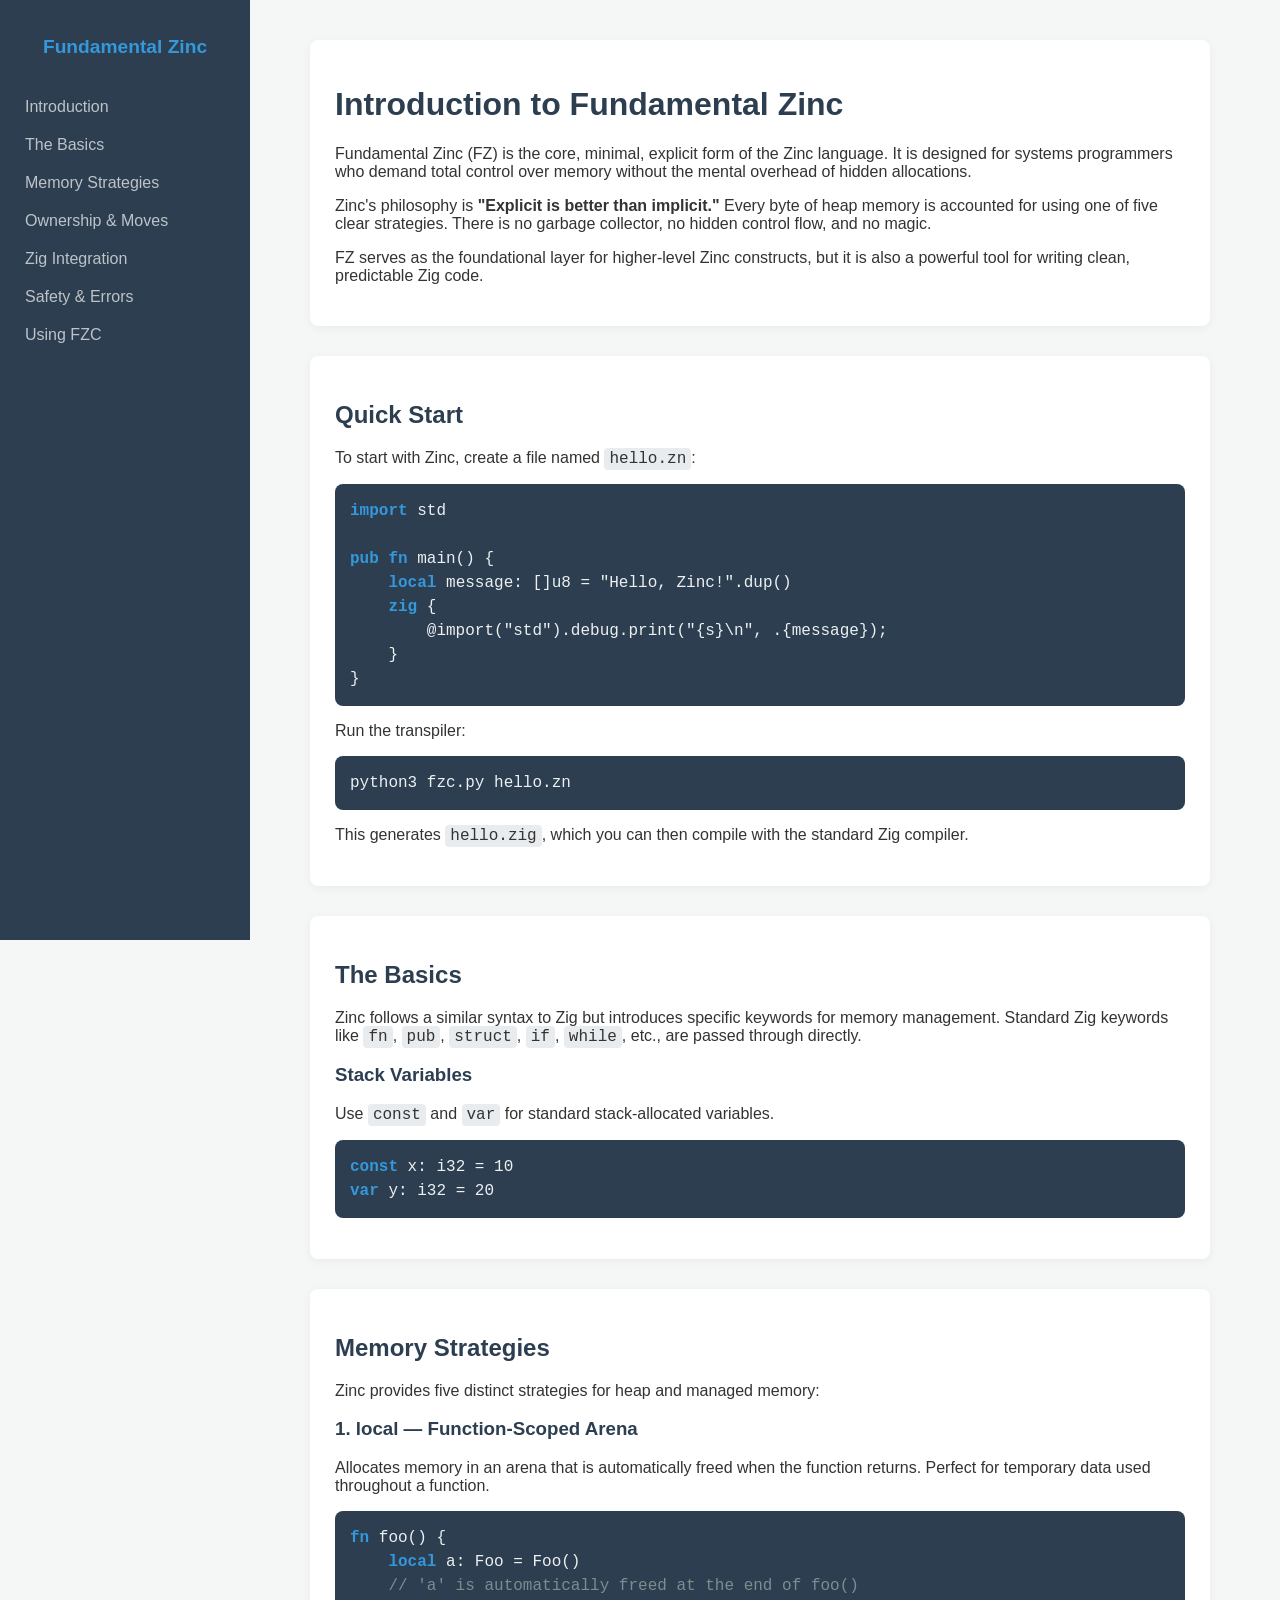
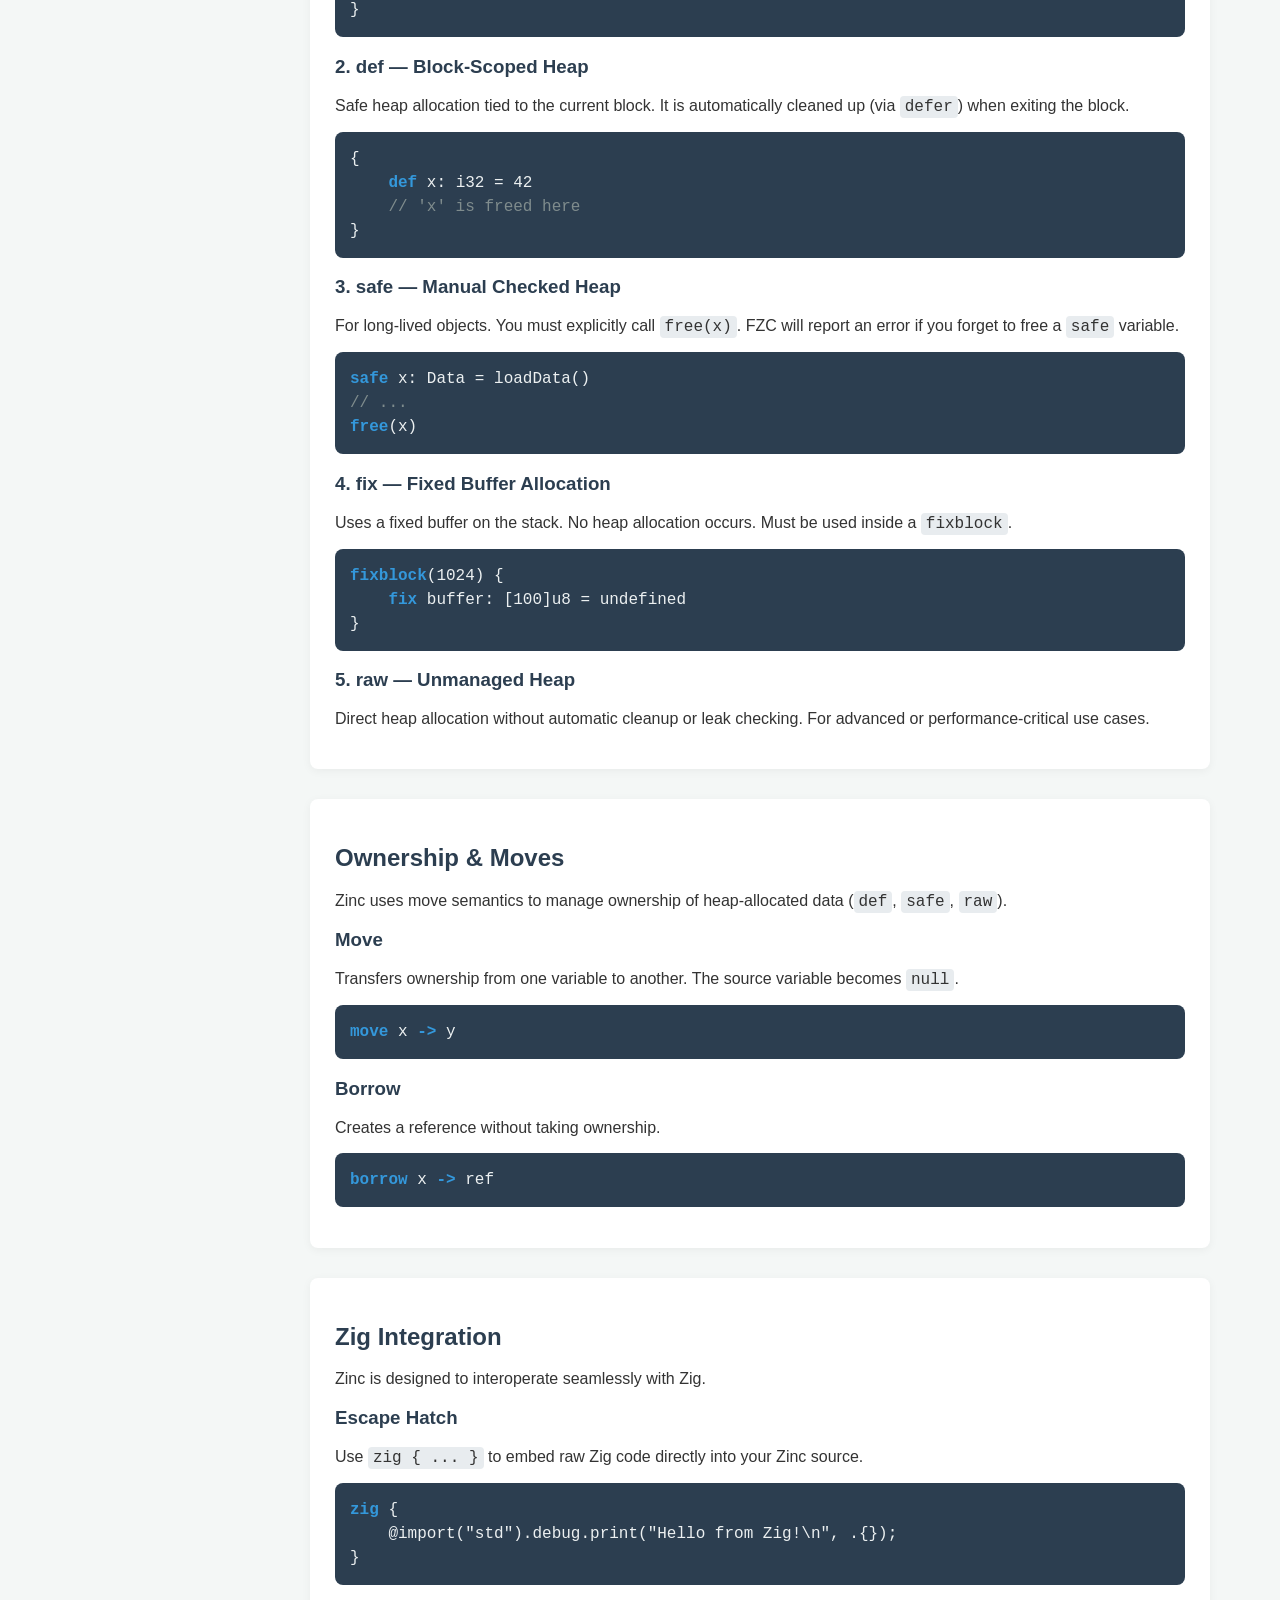
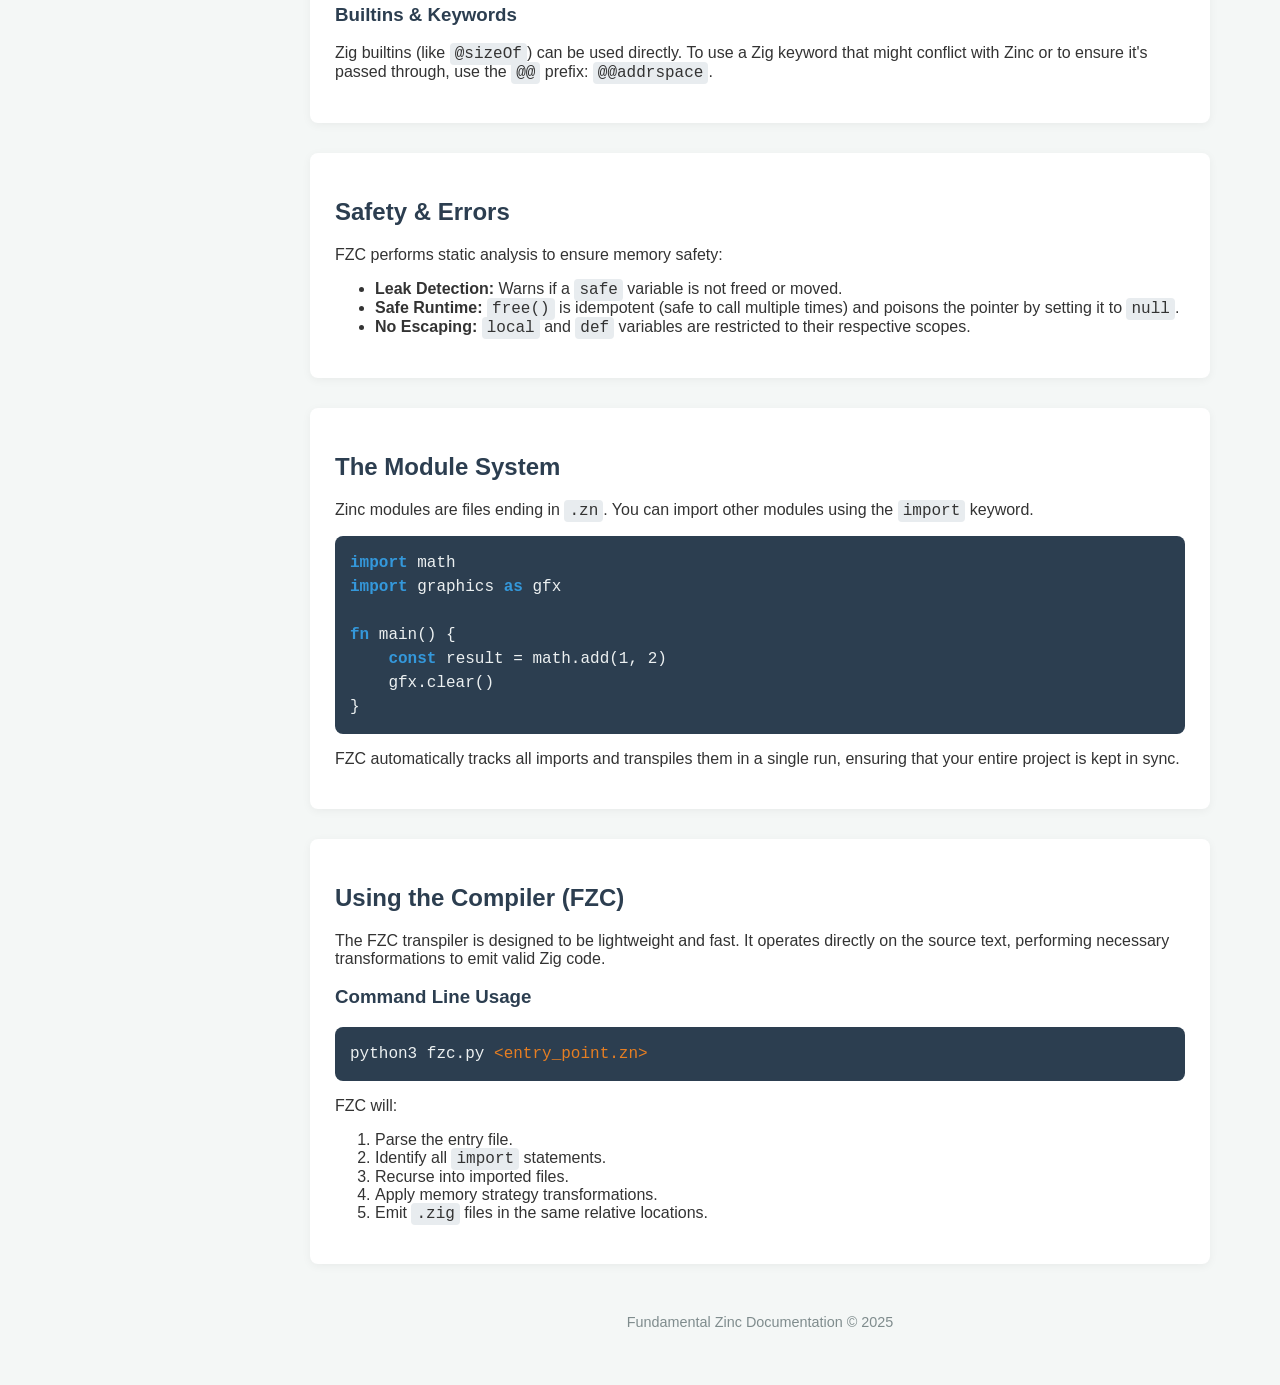
==== docs/index.html @ 78b617c2 "Implement Fundamental Zinc Compiler (FZC) and standard runtime. - Created Python-based transpiler (f" ====
<!DOCTYPE html>
<html lang="en">
<head>
    <meta charset="UTF-8">
    <meta name="viewport" content="width=device-width, initial-scale=1.0">
    <title>Fundamental Zinc - Documentation</title>
    <style>
        :root {
            --primary-color: #3498db;
            --secondary-color: #2c3e50;
            --bg-color: #f4f7f6;
            --text-color: #333;
            --code-bg: #e8ecef;
            --sidebar-width: 250px;
        }
        body {
            font-family: 'Segoe UI', Tahoma, Geneva, Verdana, sans-serif;
            margin: 0;
            display: flex;
            background-color: var(--bg-color);
            color: var(--text-color);
        }
        nav {
            width: var(--sidebar-width);
            background-color: var(--secondary-color);
            color: white;
            height: 100vh;
            position: fixed;
            overflow-y: auto;
            padding: 20px 0;
        }
        nav h2 {
            text-align: center;
            margin-bottom: 30px;
            font-size: 1.2rem;
            color: var(--primary-color);
        }
        nav ul {
            list-style: none;
            padding: 0;
        }
        nav ul li {
            padding: 10px 25px;
        }
        nav ul li a {
            color: #bdc3c7;
            text-decoration: none;
            transition: 0.3s;
            display: block;
        }
        nav ul li a:hover {
            color: white;
            padding-left: 5px;
        }
        main {
            margin-left: var(--sidebar-width);
            padding: 40px 60px;
            max-width: 900px;
        }
        h1, h2, h3 {
            color: var(--secondary-color);
        }
        .card {
            background: white;
            padding: 25px;
            margin-bottom: 30px;
            border-radius: 8px;
            box-shadow: 0 2px 10px rgba(0,0,0,0.05);
        }
        code {
            background-color: var(--code-bg);
            padding: 2px 5px;
            border-radius: 4px;
            font-family: 'Consolas', monospace;
        }
        pre {
            background-color: var(--secondary-color);
            color: #ecf0f1;
            padding: 15px;
            border-radius: 8px;
            overflow-x: auto;
            font-family: 'Consolas', monospace;
            line-height: 1.5;
        }
        .keyword { color: #3498db; font-weight: bold; }
        .comment { color: #7f8c8d; }
        .string { color: #e67e22; }
        footer {
            margin-top: 50px;
            text-align: center;
            color: #7f8c8d;
            font-size: 0.9rem;
        }
    </style>
</head>
<body>
    <nav>
        <h2>Fundamental Zinc</h2>
        <ul>
            <li><a href="#intro">Introduction</a></li>
            <li><a href="#basics">The Basics</a></li>
            <li><a href="#memory">Memory Strategies</a></li>
            <li><a href="#ownership">Ownership & Moves</a></li>
            <li><a href="#zig">Zig Integration</a></li>
            <li><a href="#safety">Safety & Errors</a></li>
            <li><a href="#fzc">Using FZC</a></li>
        </ul>
    </nav>
    <main>
        <div id="intro" class="card">
            <h1>Introduction to Fundamental Zinc</h1>
            <p>Fundamental Zinc (FZ) is the core, minimal, explicit form of the Zinc language. It is designed for systems programmers who demand total control over memory without the mental overhead of hidden allocations.</p>
            <p>Zinc's philosophy is <strong>"Explicit is better than implicit."</strong> Every byte of heap memory is accounted for using one of five clear strategies. There is no garbage collector, no hidden control flow, and no magic.</p>
            <p>FZ serves as the foundational layer for higher-level Zinc constructs, but it is also a powerful tool for writing clean, predictable Zig code.</p>
        </div>

        <div id="quickstart" class="card">
            <h2>Quick Start</h2>
            <p>To start with Zinc, create a file named <code>hello.zn</code>:</p>
            <pre><span class="keyword">import</span> std

<span class="keyword">pub fn</span> main() {
    <span class="keyword">local</span> message: []u8 = "Hello, Zinc!".dup()
    <span class="keyword">zig</span> {
        @import("std").debug.print("{s}\n", .{message});
    }
}</pre>
            <p>Run the transpiler:</p>
            <pre>python3 fzc.py hello.zn</pre>
            <p>This generates <code>hello.zig</code>, which you can then compile with the standard Zig compiler.</p>
        </div>

        <div id="basics" class="card">
            <h2>The Basics</h2>
            <p>Zinc follows a similar syntax to Zig but introduces specific keywords for memory management. Standard Zig keywords like <code>fn</code>, <code>pub</code>, <code>struct</code>, <code>if</code>, <code>while</code>, etc., are passed through directly.</p>
            <h3>Stack Variables</h3>
            <p>Use <code>const</code> and <code>var</code> for standard stack-allocated variables.</p>
            <pre><span class="keyword">const</span> x: i32 = 10
<span class="keyword">var</span> y: i32 = 20</pre>
        </div>

        <div id="memory" class="card">
            <h2>Memory Strategies</h2>
            <p>Zinc provides five distinct strategies for heap and managed memory:</p>

            <h3>1. local — Function-Scoped Arena</h3>
            <p>Allocates memory in an arena that is automatically freed when the function returns. Perfect for temporary data used throughout a function.</p>
            <pre><span class="keyword">fn</span> foo() {
    <span class="keyword">local</span> a: Foo = Foo()
    <span class="comment">// 'a' is automatically freed at the end of foo()</span>
}</pre>

            <h3>2. def — Block-Scoped Heap</h3>
            <p>Safe heap allocation tied to the current block. It is automatically cleaned up (via <code>defer</code>) when exiting the block.</p>
            <pre>{
    <span class="keyword">def</span> x: i32 = 42
    <span class="comment">// 'x' is freed here</span>
}</pre>

            <h3>3. safe — Manual Checked Heap</h3>
            <p>For long-lived objects. You must explicitly call <code>free(x)</code>. FZC will report an error if you forget to free a <code>safe</code> variable.</p>
            <pre><span class="keyword">safe</span> x: Data = loadData()
<span class="comment">// ...</span>
<span class="keyword">free</span>(x)</pre>

            <h3>4. fix — Fixed Buffer Allocation</h3>
            <p>Uses a fixed buffer on the stack. No heap allocation occurs. Must be used inside a <code>fixblock</code>.</p>
            <pre><span class="keyword">fixblock</span>(1024) {
    <span class="keyword">fix</span> buffer: [100]u8 = undefined
}</pre>

            <h3>5. raw — Unmanaged Heap</h3>
            <p>Direct heap allocation without automatic cleanup or leak checking. For advanced or performance-critical use cases.</p>
        </div>

        <div id="ownership" class="card">
            <h2>Ownership & Moves</h2>
            <p>Zinc uses move semantics to manage ownership of heap-allocated data (<code>def</code>, <code>safe</code>, <code>raw</code>).</p>
            <h3>Move</h3>
            <p>Transfers ownership from one variable to another. The source variable becomes <code>null</code>.</p>
            <pre><span class="keyword">move</span> x <span class="keyword">-></span> y</pre>
            <h3>Borrow</h3>
            <p>Creates a reference without taking ownership.</p>
            <pre><span class="keyword">borrow</span> x <span class="keyword">-></span> ref</pre>
        </div>

        <div id="zig" class="card">
            <h2>Zig Integration</h2>
            <p>Zinc is designed to interoperate seamlessly with Zig.</p>
            <h3>Escape Hatch</h3>
            <p>Use <code>zig { ... }</code> to embed raw Zig code directly into your Zinc source.</p>
            <pre><span class="keyword">zig</span> {
    @import("std").debug.print("Hello from Zig!\n", .{});
}</pre>
            <h3>Builtins & Keywords</h3>
            <p>Zig builtins (like <code>@sizeOf</code>) can be used directly. To use a Zig keyword that might conflict with Zinc or to ensure it's passed through, use the <code>@@</code> prefix: <code>@@addrspace</code>.</p>
        </div>

        <div id="safety" class="card">
            <h2>Safety & Errors</h2>
            <p>FZC performs static analysis to ensure memory safety:</p>
            <ul>
                <li><strong>Leak Detection:</strong> Warns if a <code>safe</code> variable is not freed or moved.</li>
                <li><strong>Safe Runtime:</strong> <code>free()</code> is idempotent (safe to call multiple times) and poisons the pointer by setting it to <code>null</code>.</li>
                <li><strong>No Escaping:</strong> <code>local</code> and <code>def</code> variables are restricted to their respective scopes.</li>
            </ul>
        </div>

        <div id="modules" class="card">
            <h2>The Module System</h2>
            <p>Zinc modules are files ending in <code>.zn</code>. You can import other modules using the <code>import</code> keyword.</p>
            <pre><span class="keyword">import</span> math
<span class="keyword">import</span> graphics <span class="keyword">as</span> gfx

<span class="keyword">fn</span> main() {
    <span class="keyword">const</span> result = math.add(1, 2)
    gfx.clear()
}</pre>
            <p>FZC automatically tracks all imports and transpiles them in a single run, ensuring that your entire project is kept in sync.</p>
        </div>

        <div id="fzc" class="card">
            <h2>Using the Compiler (FZC)</h2>
            <p>The FZC transpiler is designed to be lightweight and fast. It operates directly on the source text, performing necessary transformations to emit valid Zig code.</p>
            <h3>Command Line Usage</h3>
            <pre>python3 fzc.py <span class="string">&lt;entry_point.zn&gt;</span></pre>
            <p>FZC will:</p>
            <ol>
                <li>Parse the entry file.</li>
                <li>Identify all <code>import</code> statements.</li>
                <li>Recurse into imported files.</li>
                <li>Apply memory strategy transformations.</li>
                <li>Emit <code>.zig</code> files in the same relative locations.</li>
            </ol>
        </div>

        <footer>
            <p>Fundamental Zinc Documentation &copy; 2025</p>
        </footer>
    </main>
</body>
</html>
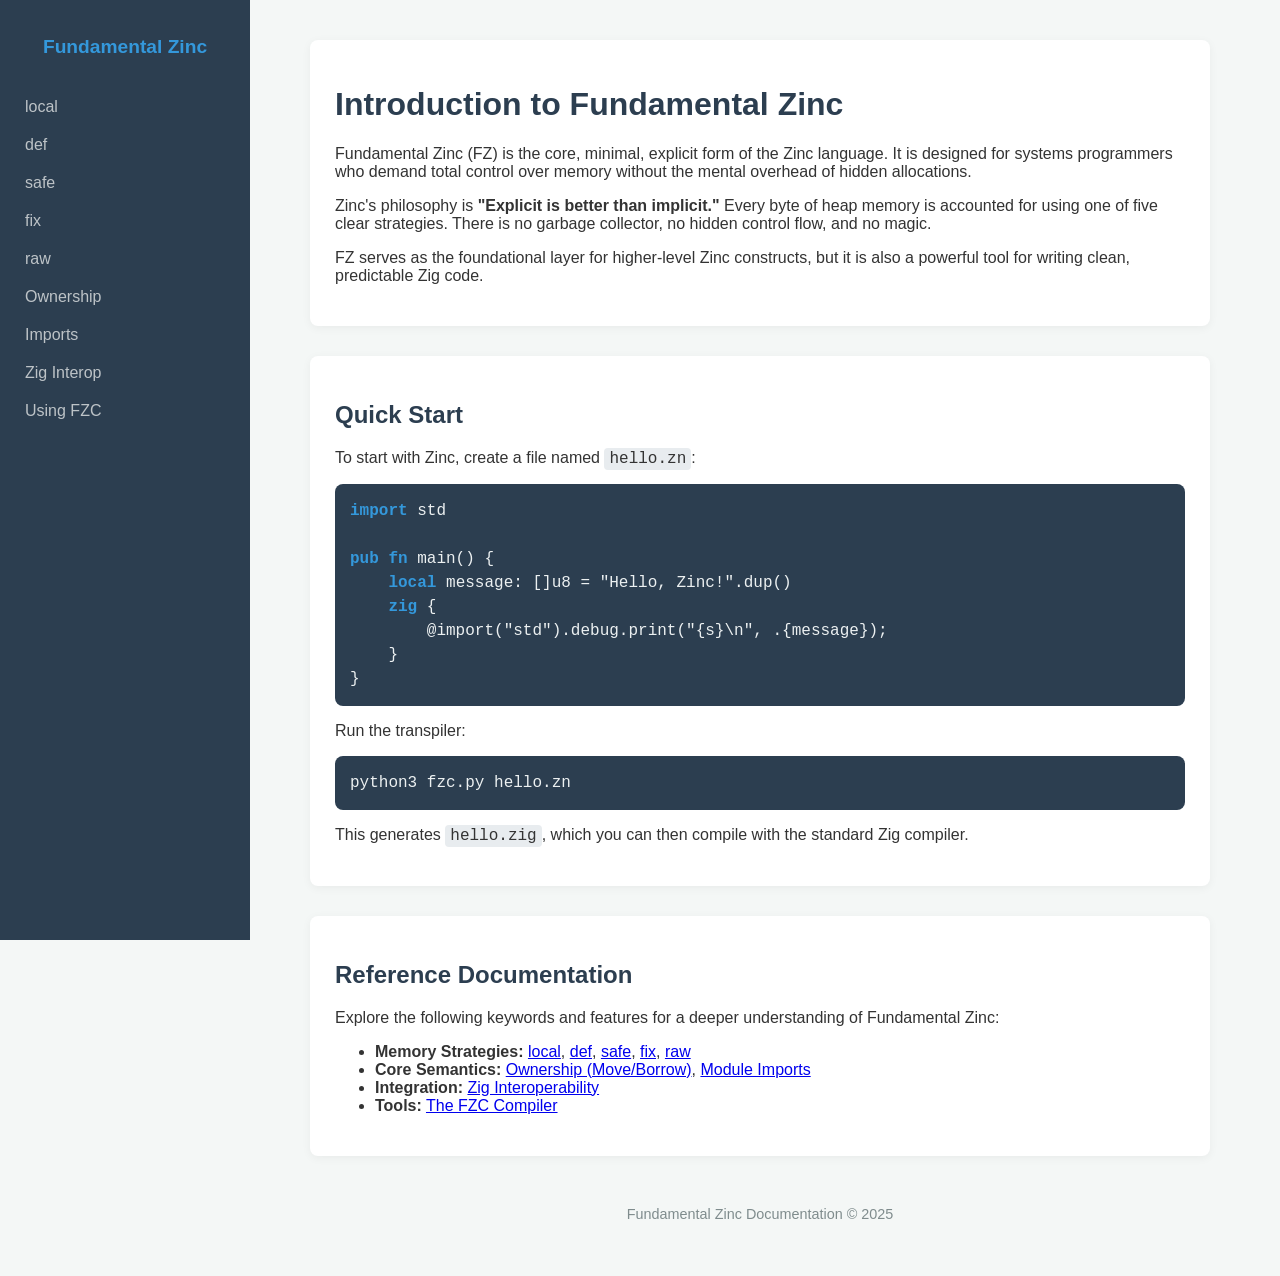
==== commit 9520e179: "Expand Fundamental Zinc documentation and finalize FZC. - Refactored documentation into a multi-file" ====
--- a/docs/index.html
+++ b/docs/index.html
@@ -4,117 +4,32 @@
     <meta charset="UTF-8">
     <meta name="viewport" content="width=device-width, initial-scale=1.0">
     <title>Fundamental Zinc - Documentation</title>
-    <style>
-        :root {
-            --primary-color: #3498db;
-            --secondary-color: #2c3e50;
-            --bg-color: #f4f7f6;
-            --text-color: #333;
-            --code-bg: #e8ecef;
-            --sidebar-width: 250px;
-        }
-        body {
-            font-family: 'Segoe UI', Tahoma, Geneva, Verdana, sans-serif;
-            margin: 0;
-            display: flex;
-            background-color: var(--bg-color);
-            color: var(--text-color);
-        }
-        nav {
-            width: var(--sidebar-width);
-            background-color: var(--secondary-color);
-            color: white;
-            height: 100vh;
-            position: fixed;
-            overflow-y: auto;
-            padding: 20px 0;
-        }
-        nav h2 {
-            text-align: center;
-            margin-bottom: 30px;
-            font-size: 1.2rem;
-            color: var(--primary-color);
-        }
-        nav ul {
-            list-style: none;
-            padding: 0;
-        }
-        nav ul li {
-            padding: 10px 25px;
-        }
-        nav ul li a {
-            color: #bdc3c7;
-            text-decoration: none;
-            transition: 0.3s;
-            display: block;
-        }
-        nav ul li a:hover {
-            color: white;
-            padding-left: 5px;
-        }
-        main {
-            margin-left: var(--sidebar-width);
-            padding: 40px 60px;
-            max-width: 900px;
-        }
-        h1, h2, h3 {
-            color: var(--secondary-color);
-        }
-        .card {
-            background: white;
-            padding: 25px;
-            margin-bottom: 30px;
-            border-radius: 8px;
-            box-shadow: 0 2px 10px rgba(0,0,0,0.05);
-        }
-        code {
-            background-color: var(--code-bg);
-            padding: 2px 5px;
-            border-radius: 4px;
-            font-family: 'Consolas', monospace;
-        }
-        pre {
-            background-color: var(--secondary-color);
-            color: #ecf0f1;
-            padding: 15px;
-            border-radius: 8px;
-            overflow-x: auto;
-            font-family: 'Consolas', monospace;
-            line-height: 1.5;
-        }
-        .keyword { color: #3498db; font-weight: bold; }
-        .comment { color: #7f8c8d; }
-        .string { color: #e67e22; }
-        footer {
-            margin-top: 50px;
-            text-align: center;
-            color: #7f8c8d;
-            font-size: 0.9rem;
-        }
-    </style>
+    <link rel="stylesheet" href="style.css">
 </head>
 <body>
     <nav>
-        <h2>Fundamental Zinc</h2>
+        <h2><a href="index.html">Fundamental Zinc</a></h2>
         <ul>
-            <li><a href="#intro">Introduction</a></li>
-            <li><a href="#basics">The Basics</a></li>
-            <li><a href="#memory">Memory Strategies</a></li>
-            <li><a href="#ownership">Ownership & Moves</a></li>
-            <li><a href="#zig">Zig Integration</a></li>
-            <li><a href="#safety">Safety & Errors</a></li>
-            <li><a href="#fzc">Using FZC</a></li>
+            <li><a href="keywords/local.html">local</a></li>
+            <li><a href="keywords/def.html">def</a></li>
+            <li><a href="keywords/safe.html">safe</a></li>
+            <li><a href="keywords/fix.html">fix</a></li>
+            <li><a href="keywords/raw.html">raw</a></li>
+            <li><a href="keywords/ownership.html">Ownership</a></li>
+            <li><a href="keywords/imports.html">Imports</a></li>
+            <li><a href="keywords/zig.html">Zig Interop</a></li>
+            <li><a href="keywords/fzc.html">Using FZC</a></li>
         </ul>
     </nav>
     <main>
-        <div id="intro" class="card">
+        <div class="card">
             <h1>Introduction to Fundamental Zinc</h1>
             <p>Fundamental Zinc (FZ) is the core, minimal, explicit form of the Zinc language. It is designed for systems programmers who demand total control over memory without the mental overhead of hidden allocations.</p>
             <p>Zinc's philosophy is <strong>"Explicit is better than implicit."</strong> Every byte of heap memory is accounted for using one of five clear strategies. There is no garbage collector, no hidden control flow, and no magic.</p>
             <p>FZ serves as the foundational layer for higher-level Zinc constructs, but it is also a powerful tool for writing clean, predictable Zig code.</p>
         </div>
 
-        <div id="quickstart" class="card">
+        <div class="card">
             <h2>Quick Start</h2>
             <p>To start with Zinc, create a file named <code>hello.zn</code>:</p>
             <pre><span class="keyword">import</span> std
@@ -130,108 +45,15 @@
             <p>This generates <code>hello.zig</code>, which you can then compile with the standard Zig compiler.</p>
         </div>
 
-        <div id="basics" class="card">
-            <h2>The Basics</h2>
-            <p>Zinc follows a similar syntax to Zig but introduces specific keywords for memory management. Standard Zig keywords like <code>fn</code>, <code>pub</code>, <code>struct</code>, <code>if</code>, <code>while</code>, etc., are passed through directly.</p>
-            <h3>Stack Variables</h3>
-            <p>Use <code>const</code> and <code>var</code> for standard stack-allocated variables.</p>
-            <pre><span class="keyword">const</span> x: i32 = 10
-<span class="keyword">var</span> y: i32 = 20</pre>
-        </div>
-
-        <div id="memory" class="card">
-            <h2>Memory Strategies</h2>
-            <p>Zinc provides five distinct strategies for heap and managed memory:</p>
-
-            <h3>1. local — Function-Scoped Arena</h3>
-            <p>Allocates memory in an arena that is automatically freed when the function returns. Perfect for temporary data used throughout a function.</p>
-            <pre><span class="keyword">fn</span> foo() {
-    <span class="keyword">local</span> a: Foo = Foo()
-    <span class="comment">// 'a' is automatically freed at the end of foo()</span>
-}</pre>
-
-            <h3>2. def — Block-Scoped Heap</h3>
-            <p>Safe heap allocation tied to the current block. It is automatically cleaned up (via <code>defer</code>) when exiting the block.</p>
-            <pre>{
-    <span class="keyword">def</span> x: i32 = 42
-    <span class="comment">// 'x' is freed here</span>
-}</pre>
-
-            <h3>3. safe — Manual Checked Heap</h3>
-            <p>For long-lived objects. You must explicitly call <code>free(x)</code>. FZC will report an error if you forget to free a <code>safe</code> variable.</p>
-            <pre><span class="keyword">safe</span> x: Data = loadData()
-<span class="comment">// ...</span>
-<span class="keyword">free</span>(x)</pre>
-
-            <h3>4. fix — Fixed Buffer Allocation</h3>
-            <p>Uses a fixed buffer on the stack. No heap allocation occurs. Must be used inside a <code>fixblock</code>.</p>
-            <pre><span class="keyword">fixblock</span>(1024) {
-    <span class="keyword">fix</span> buffer: [100]u8 = undefined
-}</pre>
-
-            <h3>5. raw — Unmanaged Heap</h3>
-            <p>Direct heap allocation without automatic cleanup or leak checking. For advanced or performance-critical use cases.</p>
-        </div>
-
-        <div id="ownership" class="card">
-            <h2>Ownership & Moves</h2>
-            <p>Zinc uses move semantics to manage ownership of heap-allocated data (<code>def</code>, <code>safe</code>, <code>raw</code>).</p>
-            <h3>Move</h3>
-            <p>Transfers ownership from one variable to another. The source variable becomes <code>null</code>.</p>
-            <pre><span class="keyword">move</span> x <span class="keyword">-></span> y</pre>
-            <h3>Borrow</h3>
-            <p>Creates a reference without taking ownership.</p>
-            <pre><span class="keyword">borrow</span> x <span class="keyword">-></span> ref</pre>
-        </div>
-
-        <div id="zig" class="card">
-            <h2>Zig Integration</h2>
-            <p>Zinc is designed to interoperate seamlessly with Zig.</p>
-            <h3>Escape Hatch</h3>
-            <p>Use <code>zig { ... }</code> to embed raw Zig code directly into your Zinc source.</p>
-            <pre><span class="keyword">zig</span> {
-    @import("std").debug.print("Hello from Zig!\n", .{});
-}</pre>
-            <h3>Builtins & Keywords</h3>
-            <p>Zig builtins (like <code>@sizeOf</code>) can be used directly. To use a Zig keyword that might conflict with Zinc or to ensure it's passed through, use the <code>@@</code> prefix: <code>@@addrspace</code>.</p>
-        </div>
-
-        <div id="safety" class="card">
-            <h2>Safety & Errors</h2>
-            <p>FZC performs static analysis to ensure memory safety:</p>
+        <div class="card">
+            <h2>Reference Documentation</h2>
+            <p>Explore the following keywords and features for a deeper understanding of Fundamental Zinc:</p>
             <ul>
-                <li><strong>Leak Detection:</strong> Warns if a <code>safe</code> variable is not freed or moved.</li>
-                <li><strong>Safe Runtime:</strong> <code>free()</code> is idempotent (safe to call multiple times) and poisons the pointer by setting it to <code>null</code>.</li>
-                <li><strong>No Escaping:</strong> <code>local</code> and <code>def</code> variables are restricted to their respective scopes.</li>
+                <li><strong>Memory Strategies:</strong> <a href="keywords/local.html">local</a>, <a href="keywords/def.html">def</a>, <a href="keywords/safe.html">safe</a>, <a href="keywords/fix.html">fix</a>, <a href="keywords/raw.html">raw</a></li>
+                <li><strong>Core Semantics:</strong> <a href="keywords/ownership.html">Ownership (Move/Borrow)</a>, <a href="keywords/imports.html">Module Imports</a></li>
+                <li><strong>Integration:</strong> <a href="keywords/zig.html">Zig Interoperability</a></li>
+                <li><strong>Tools:</strong> <a href="keywords/fzc.html">The FZC Compiler</a></li>
             </ul>
-        </div>
-
-        <div id="modules" class="card">
-            <h2>The Module System</h2>
-            <p>Zinc modules are files ending in <code>.zn</code>. You can import other modules using the <code>import</code> keyword.</p>
-            <pre><span class="keyword">import</span> math
-<span class="keyword">import</span> graphics <span class="keyword">as</span> gfx
-
-<span class="keyword">fn</span> main() {
-    <span class="keyword">const</span> result = math.add(1, 2)
-    gfx.clear()
-}</pre>
-            <p>FZC automatically tracks all imports and transpiles them in a single run, ensuring that your entire project is kept in sync.</p>
-        </div>
-
-        <div id="fzc" class="card">
-            <h2>Using the Compiler (FZC)</h2>
-            <p>The FZC transpiler is designed to be lightweight and fast. It operates directly on the source text, performing necessary transformations to emit valid Zig code.</p>
-            <h3>Command Line Usage</h3>
-            <pre>python3 fzc.py <span class="string">&lt;entry_point.zn&gt;</span></pre>
-            <p>FZC will:</p>
-            <ol>
-                <li>Parse the entry file.</li>
-                <li>Identify all <code>import</code> statements.</li>
-                <li>Recurse into imported files.</li>
-                <li>Apply memory strategy transformations.</li>
-                <li>Emit <code>.zig</code> files in the same relative locations.</li>
-            </ol>
         </div>
 
         <footer>
--- a/docs/style.css
+++ b/docs/style.css
@@ -0,0 +1,90 @@
+:root {
+    --primary-color: #3498db;
+    --secondary-color: #2c3e50;
+    --bg-color: #f4f7f6;
+    --text-color: #333;
+    --code-bg: #e8ecef;
+    --sidebar-width: 250px;
+}
+body {
+    font-family: 'Segoe UI', Tahoma, Geneva, Verdana, sans-serif;
+    margin: 0;
+    display: flex;
+    background-color: var(--bg-color);
+    color: var(--text-color);
+}
+nav {
+    width: var(--sidebar-width);
+    background-color: var(--secondary-color);
+    color: white;
+    height: 100vh;
+    position: fixed;
+    overflow-y: auto;
+    padding: 20px 0;
+}
+nav h2 {
+    text-align: center;
+    margin-bottom: 30px;
+    font-size: 1.2rem;
+    color: var(--primary-color);
+}
+nav h2 a {
+    color: var(--primary-color);
+    text-decoration: none;
+}
+nav ul {
+    list-style: none;
+    padding: 0;
+}
+nav ul li {
+    padding: 10px 25px;
+}
+nav ul li a {
+    color: #bdc3c7;
+    text-decoration: none;
+    transition: 0.3s;
+    display: block;
+}
+nav ul li a:hover {
+    color: white;
+    padding-left: 5px;
+}
+main {
+    margin-left: var(--sidebar-width);
+    padding: 40px 60px;
+    max-width: 900px;
+}
+h1, h2, h3 {
+    color: var(--secondary-color);
+}
+.card {
+    background: white;
+    padding: 25px;
+    margin-bottom: 30px;
+    border-radius: 8px;
+    box-shadow: 0 2px 10px rgba(0,0,0,0.05);
+}
+code {
+    background-color: var(--code-bg);
+    padding: 2px 5px;
+    border-radius: 4px;
+    font-family: 'Consolas', monospace;
+}
+pre {
+    background-color: var(--secondary-color);
+    color: #ecf0f1;
+    padding: 15px;
+    border-radius: 8px;
+    overflow-x: auto;
+    font-family: 'Consolas', monospace;
+    line-height: 1.5;
+}
+.keyword { color: #3498db; font-weight: bold; }
+.comment { color: #7f8c8d; }
+.string { color: #e67e22; }
+footer {
+    margin-top: 50px;
+    text-align: center;
+    color: #7f8c8d;
+    font-size: 0.9rem;
+}
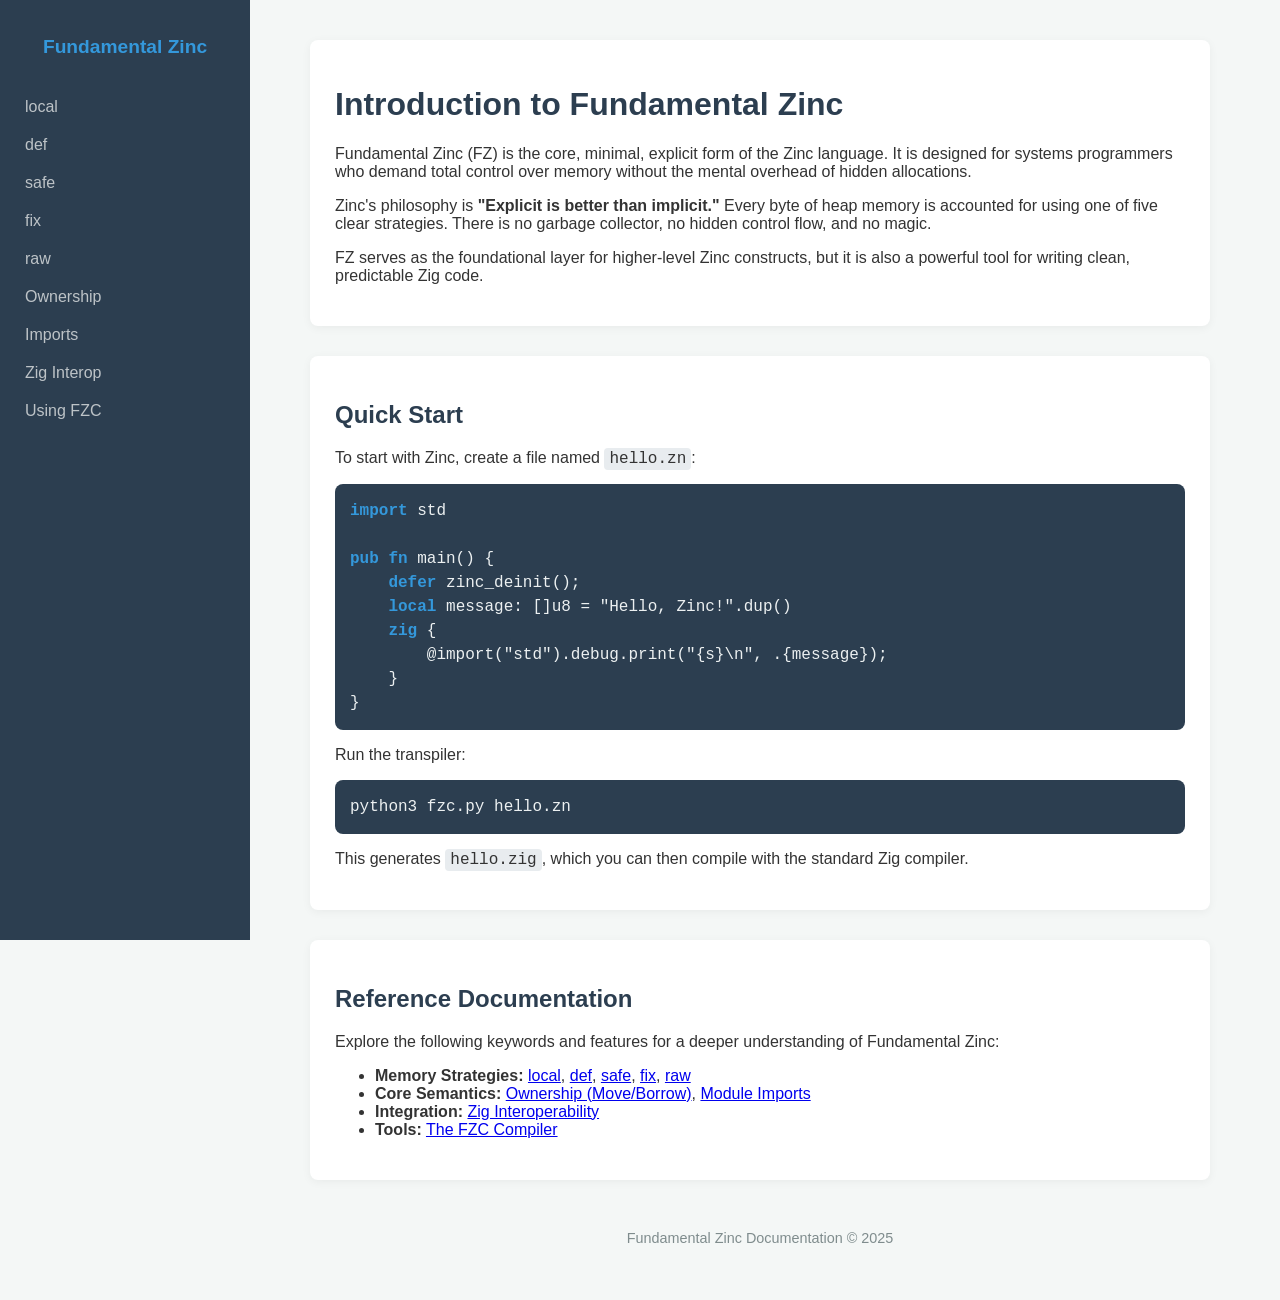
==== commit 55f42f44: "Finalize Fundamental Zinc Compiler (FZC) with strict scoping and expanded documentation. - Updated z" ====
--- a/docs/index.html
+++ b/docs/index.html
@@ -35,6 +35,7 @@
             <pre><span class="keyword">import</span> std
 
 <span class="keyword">pub fn</span> main() {
+    <span class="keyword">defer</span> zinc_deinit();
     <span class="keyword">local</span> message: []u8 = "Hello, Zinc!".dup()
     <span class="keyword">zig</span> {
         @import("std").debug.print("{s}\n", .{message});
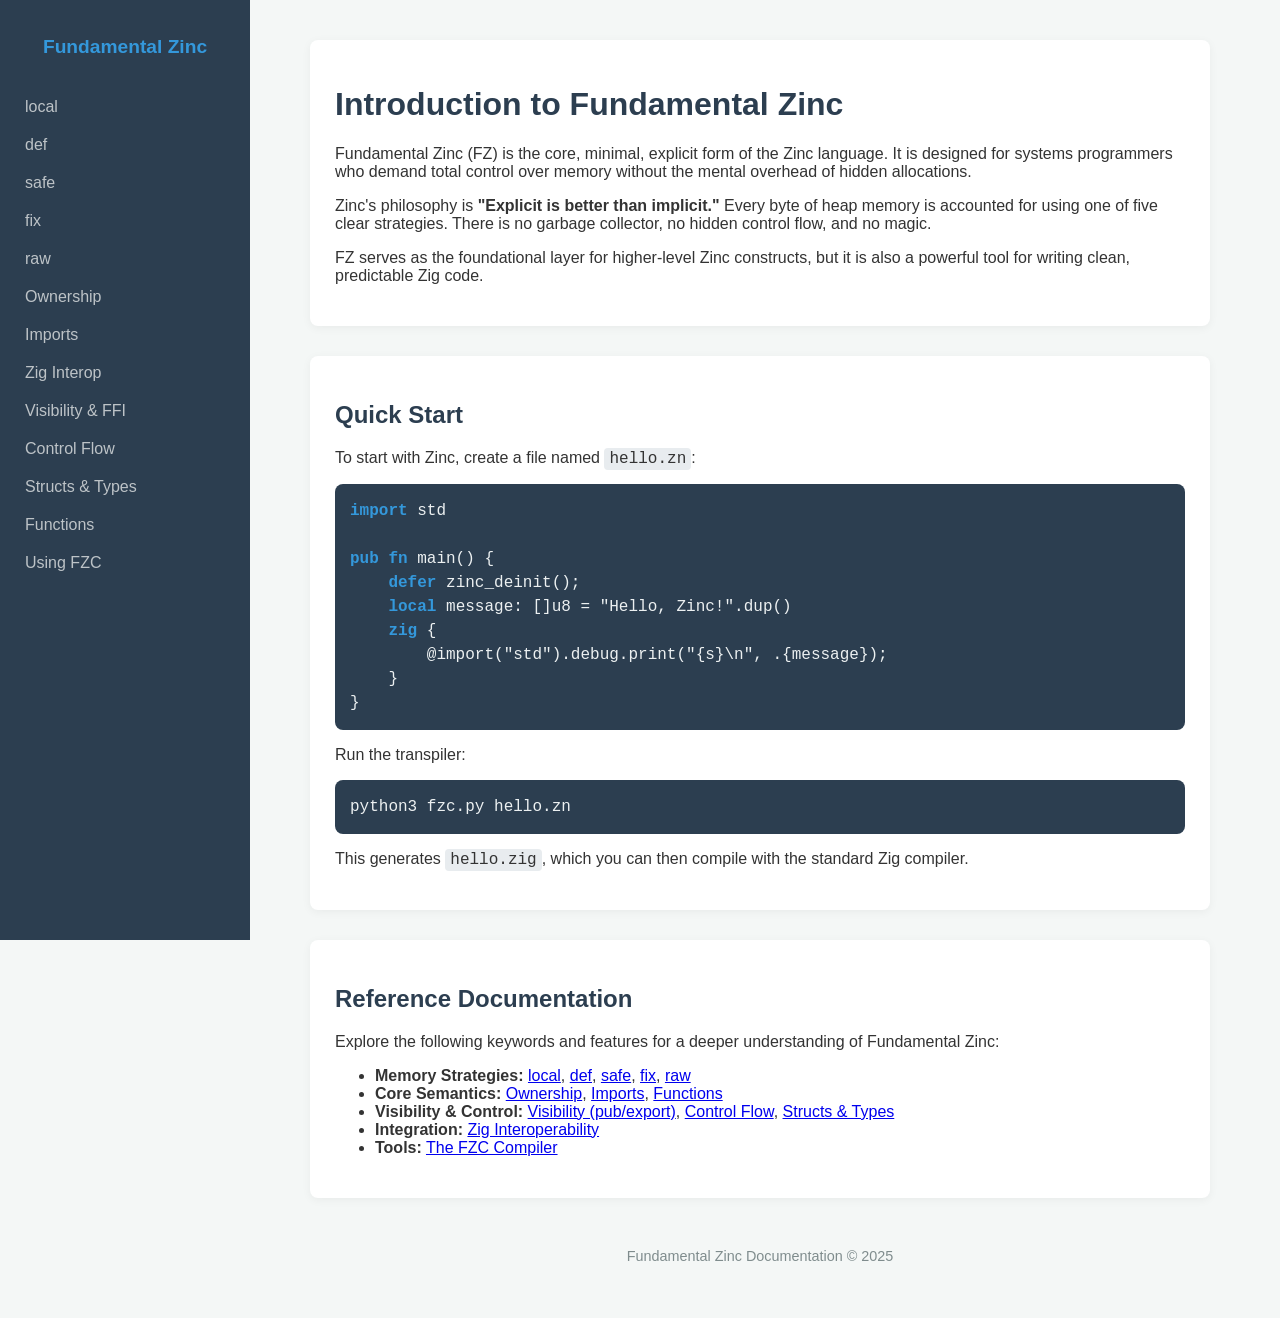
==== commit 46a1af85: "Finalize Fundamental Zinc Compiler (FZC) with struct literals and expanded docs. - Implemented struc" ====
--- a/docs/index.html
+++ b/docs/index.html
@@ -18,6 +18,10 @@
             <li><a href="keywords/ownership.html">Ownership</a></li>
             <li><a href="keywords/imports.html">Imports</a></li>
             <li><a href="keywords/zig.html">Zig Interop</a></li>
+            <li><a href="keywords/visibility_ffi.html">Visibility & FFI</a></li>
+            <li><a href="keywords/control_flow.html">Control Flow</a></li>
+            <li><a href="keywords/structs_types.html">Structs & Types</a></li>
+            <li><a href="keywords/functions.html">Functions</a></li>
             <li><a href="keywords/fzc.html">Using FZC</a></li>
         </ul>
     </nav>
@@ -51,7 +55,8 @@
             <p>Explore the following keywords and features for a deeper understanding of Fundamental Zinc:</p>
             <ul>
                 <li><strong>Memory Strategies:</strong> <a href="keywords/local.html">local</a>, <a href="keywords/def.html">def</a>, <a href="keywords/safe.html">safe</a>, <a href="keywords/fix.html">fix</a>, <a href="keywords/raw.html">raw</a></li>
-                <li><strong>Core Semantics:</strong> <a href="keywords/ownership.html">Ownership (Move/Borrow)</a>, <a href="keywords/imports.html">Module Imports</a></li>
+                <li><strong>Core Semantics:</strong> <a href="keywords/ownership.html">Ownership</a>, <a href="keywords/imports.html">Imports</a>, <a href="keywords/functions.html">Functions</a></li>
+                <li><strong>Visibility & Control:</strong> <a href="keywords/visibility_ffi.html">Visibility (pub/export)</a>, <a href="keywords/control_flow.html">Control Flow</a>, <a href="keywords/structs_types.html">Structs & Types</a></li>
                 <li><strong>Integration:</strong> <a href="keywords/zig.html">Zig Interoperability</a></li>
                 <li><strong>Tools:</strong> <a href="keywords/fzc.html">The FZC Compiler</a></li>
             </ul>
